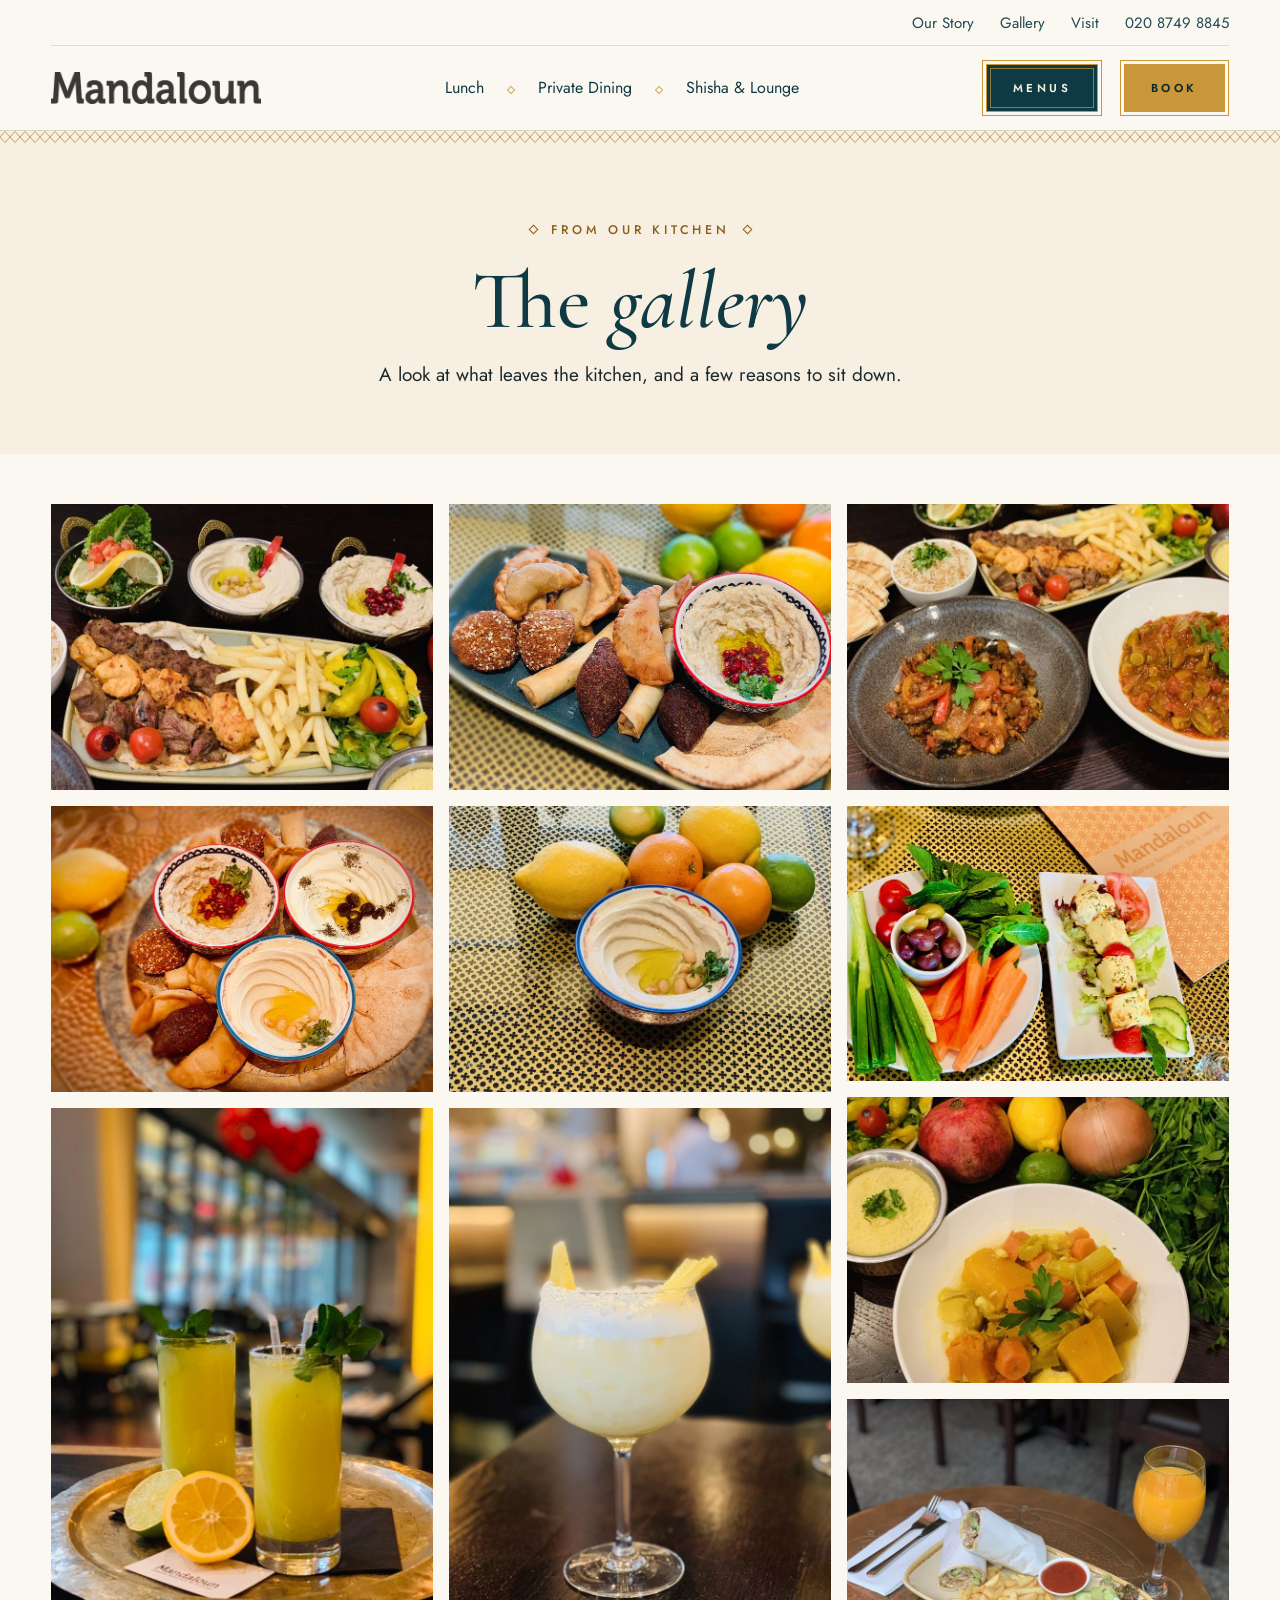
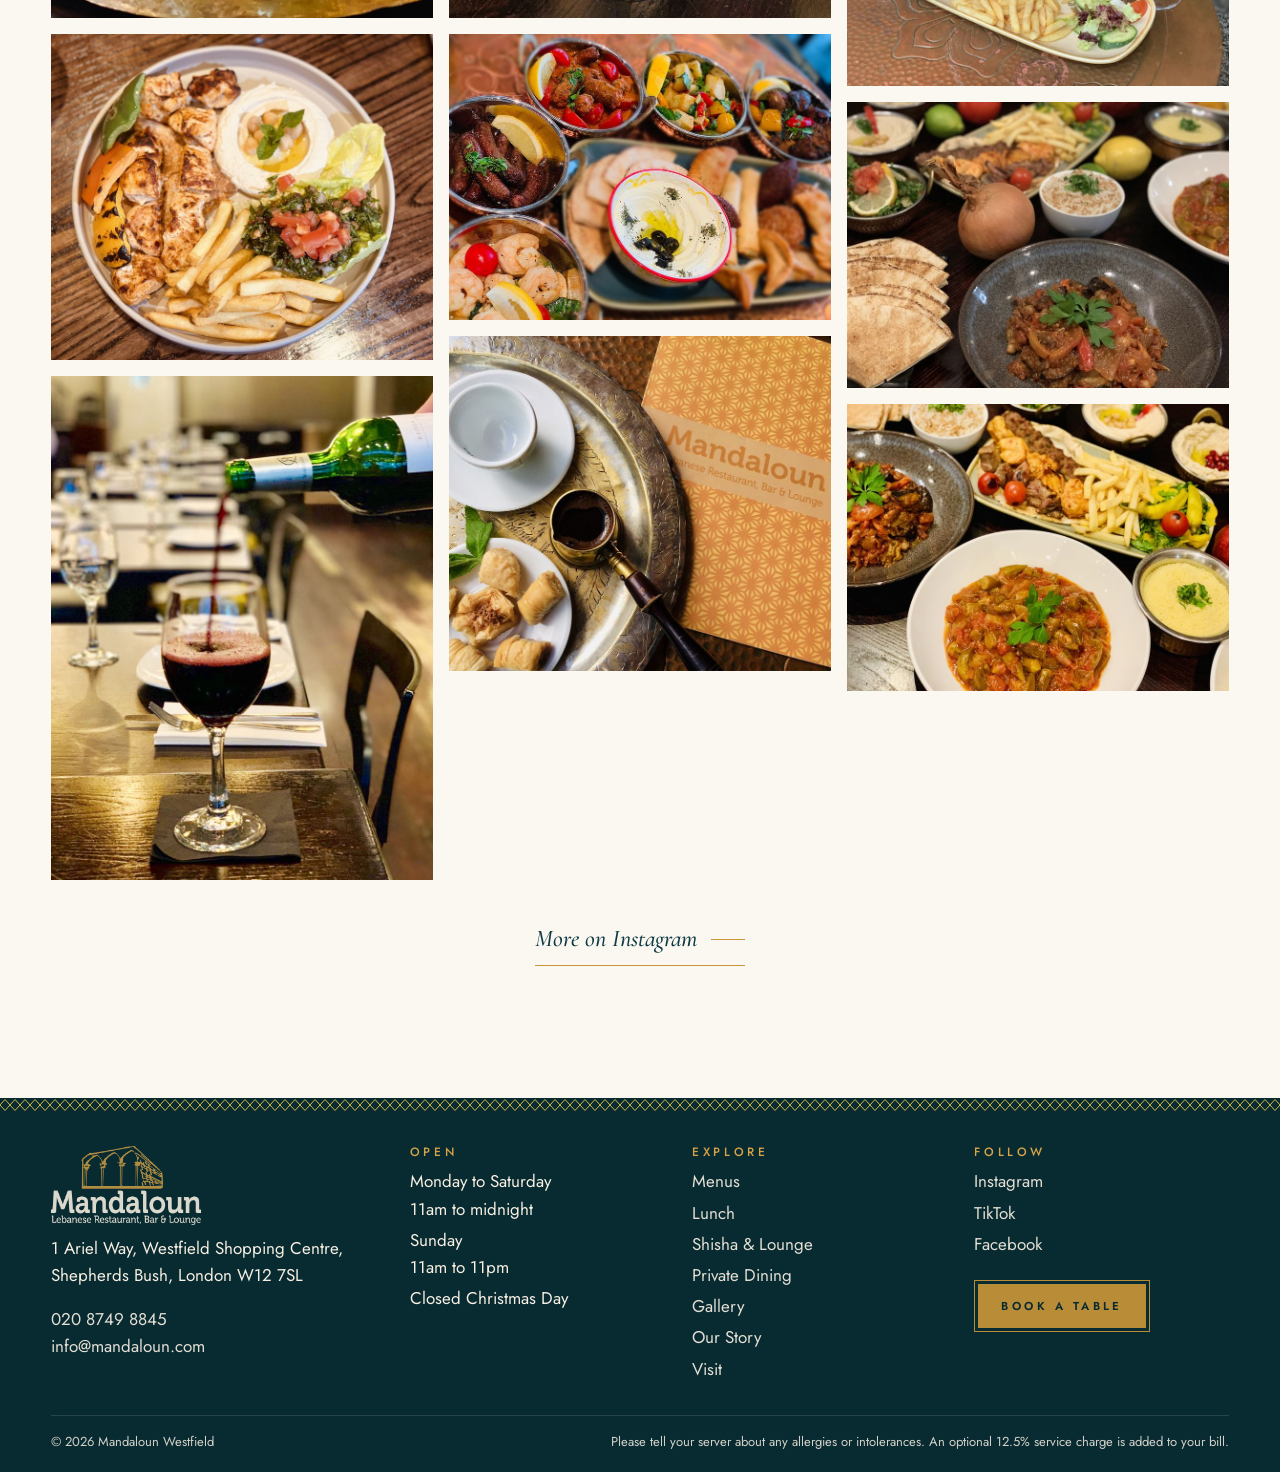
==== site/gallery.html @ 2b50c694 "Connect to Wix Headless; wire private events enquiry to a Wix form Move pages into site/, add wix.co" ====
<!doctype html>
<html lang="en-GB">
<head>
<meta charset="utf-8">
<meta name="viewport" content="width=device-width, initial-scale=1">
<title>Gallery | Mandaloun Westfield</title>
<meta name="description" content="Mezze, grills, Lebanese coffee and more from the Mandaloun Westfield kitchen.">
<meta name="theme-color" content="#0E3A43">
<meta property="og:type" content="website">
<meta property="og:site_name" content="Mandaloun Westfield">
<meta property="og:title" content="Gallery | Mandaloun Westfield">
<meta property="og:description" content="Mezze, grills, Lebanese coffee and more from the Mandaloun Westfield kitchen.">
<meta property="og:image" content="assets/img/mezze-trio.jpg">
<meta name="twitter:card" content="summary_large_image">
<link rel="icon" href="assets/favicon.png" type="image/png">
<link rel="apple-touch-icon" href="assets/apple-touch-icon.png">
<link rel="preload" href="assets/fonts/cormorant-garamond-latin-500-normal.woff2" as="font" type="font/woff2" crossorigin>
<link rel="preload" href="assets/fonts/jost-latin-400-normal.woff2" as="font" type="font/woff2" crossorigin>
<link rel="stylesheet" href="assets/css/style.css">
<script>document.documentElement.className+=" js";</script>

</head>
<body class="">
<a class="skip" href="#main">Skip to content</a>
<header class="site-header">
  <div class="util"><a href="our-story.html">Our Story</a><a href="gallery.html">Gallery</a><a href="visit.html">Visit</a><a href="tel:+442087498845">020 8749 8845</a></div>
  <div class="navrow">
    <a class="brand" href="index.html" aria-label="Mandaloun Westfield, home"><img class="w-dark" src="assets/img/logo-wordmark-dark.png" alt="Mandaloun" width="210" height="32"><img class="w-light" src="assets/img/logo-wordmark-light.png" alt="" width="210" height="32"></a>
    <ul class="mainnav"><li><a href="menus.html#lunch">Lunch</a></li><li><a href="private-events.html">Private Dining</a></li><li><a href="menus.html#shisha">Shisha &amp; Lounge</a></li></ul>
    <div class="navbtns"><a class="btn sm" href="menus.html">Menus</a><a class="btn sm gold" href="#" data-book>Book</a></div>
    <button class="burger" aria-label="Open menu" aria-expanded="false"><span></span><span></span></button>
  </div>
</header>
<div class="mpanel" id="mpanel" role="dialog" aria-label="Menu">
  <div class="top"><img src="assets/img/logo-wordmark-light.png" alt="Mandaloun"><button class="close" aria-label="Close menu">&times;</button></div>
  <nav><a href="menus.html">Menus</a><a href="menus.html#lunch">Lunch</a><a href="private-events.html">Private Dining</a><a href="menus.html#shisha">Shisha &amp; Lounge</a><a href="gallery.html">Gallery</a><a href="our-story.html">Our Story</a><a href="visit.html">Visit</a></nav>
  <div class="mbtns"><a class="btn gold" href="#" data-book>Book a table</a><a class="btn" href="tel:+442087498845">Call 020 8749 8845</a></div>
</div>
<main id="main">

<section class="page-hero"><div class="band" aria-hidden="true"></div>
  <div class="wrap"><p class="eyebrow">From our kitchen</p><h1>The <em>gallery</em></h1><p class="lead">A look at what leaves the kitchen, and a few reasons to sit down.</p></div>
</section>
<section class="pad" style="padding-top:50px"><div class="wrap"><div class="masonry"><a href="assets/img/hero.jpg" data-lb aria-label="Open photo: Mixed grill, chips and a spread of Lebanese mezze on a dark wooden table"><img src="assets/img/hero-sm.jpg" width="800" height="600" alt="Mixed grill, chips and a spread of Lebanese mezze on a dark wooden table" loading="lazy" decoding="async"></a><a href="assets/img/mezze-trio.jpg" data-lb aria-label="Open photo: Three bowls of houmous with falafel, kebbeh and pastries on a brass tray"><img src="assets/img/mezze-trio-sm.jpg" width="800" height="599" alt="Three bowls of houmous with falafel, kebbeh and pastries on a brass tray" loading="lazy" decoding="async"></a><a href="assets/img/lemonade.jpg" data-lb aria-label="Open photo: Two tall glasses of fresh juice with mint, served on a brass tray"><img src="assets/img/lemonade-sm.jpg" width="800" height="1067" alt="Two tall glasses of fresh juice with mint, served on a brass tray" loading="lazy" decoding="async"></a><a href="assets/img/taouk.jpg" data-lb aria-label="Open photo: Grilled chicken with houmous, tabbouleh and chips"><img src="assets/img/taouk-sm.jpg" width="800" height="684" alt="Grilled chicken with houmous, tabbouleh and chips" loading="lazy" decoding="async"></a><a href="assets/img/wine.jpg" data-lb aria-label="Open photo: Red wine poured into a glass in the dining room"><img src="assets/img/wine-sm.jpg" width="800" height="1056" alt="Red wine poured into a glass in the dining room" loading="lazy" decoding="async"></a><a href="assets/img/pastry.jpg" data-lb aria-label="Open photo: Kebbeh, sambousek and spring rolls beside baba ghanouj"><img src="assets/img/pastry-sm.jpg" width="800" height="599" alt="Kebbeh, sambousek and spring rolls beside baba ghanouj" loading="lazy" decoding="async"></a><a href="assets/img/hummus.jpg" data-lb aria-label="Open photo: Houmous in a hand-painted bowl with citrus fruit"><img src="assets/img/hummus-sm.jpg" width="800" height="600" alt="Houmous in a hand-painted bowl with citrus fruit" loading="lazy" decoding="async"></a><a href="assets/img/frozen-lemon.jpg" data-lb aria-label="Open photo: A frosted lemon drink in a stemmed glass"><img src="assets/img/frozen-lemon-sm.jpg" width="800" height="1067" alt="A frosted lemon drink in a stemmed glass" loading="lazy" decoding="async"></a><a href="assets/img/mezze-spread.jpg" data-lb aria-label="Open photo: Copper bowls of mezze with labneh, prawns and pastries"><img src="assets/img/mezze-spread-sm.jpg" width="800" height="599" alt="Copper bowls of mezze with labneh, prawns and pastries" loading="lazy" decoding="async"></a><a href="assets/img/coffee.jpg" data-lb aria-label="Open photo: Lebanese coffee in a cezve with baklawa on a brass tray"><img src="assets/img/coffee-sm.jpg" width="800" height="703" alt="Lebanese coffee in a cezve with baklawa on a brass tray" loading="lazy" decoding="async"></a><a href="assets/img/table-b.jpg" data-lb aria-label="Open photo: A table of mezze, grills and stews"><img src="assets/img/table-b-sm.jpg" width="800" height="600" alt="A table of mezze, grills and stews" loading="lazy" decoding="async"></a><a href="assets/img/halloumi.jpg" data-lb aria-label="Open photo: Crudités and a grilled halloumi skewer"><img src="assets/img/halloumi-sm.jpg" width="800" height="575" alt="Crudités and a grilled halloumi skewer" loading="lazy" decoding="async"></a><a href="assets/img/couscous.jpg" data-lb aria-label="Open photo: Vegetable couscous with herbs, pomegranate and lemon"><img src="assets/img/couscous-sm.jpg" width="800" height="600" alt="Vegetable couscous with herbs, pomegranate and lemon" loading="lazy" decoding="async"></a><a href="assets/img/wrap.jpg" data-lb aria-label="Open photo: A shawarma wrap with chips, salad and orange juice"><img src="assets/img/wrap-sm.jpg" width="800" height="600" alt="A shawarma wrap with chips, salad and orange juice" loading="lazy" decoding="async"></a><a href="assets/img/table-a.jpg" data-lb aria-label="Open photo: A table laid with okra stew, mixed grill, rice, dips and Lebanese bread"><img src="assets/img/table-a-sm.jpg" width="800" height="600" alt="A table laid with okra stew, mixed grill, rice, dips and Lebanese bread" loading="lazy" decoding="async"></a><a href="assets/img/okra.jpg" data-lb aria-label="Open photo: Okra stew with rice, mixed grill and dips"><img src="assets/img/okra-sm.jpg" width="800" height="600" alt="Okra stew with rice, mixed grill and dips" loading="lazy" decoding="async"></a></div>
  <p class="center" style="margin-top:40px"><a class="textlink" href="https://www.instagram.com/mandalounuk" target="_blank" rel="noopener">More on Instagram</a></p></div></section>
<div class="lb" id="lb" role="dialog" aria-label="Photo viewer"><button class="x" aria-label="Close">&times;</button><button class="pv" aria-label="Previous">&lsaquo;</button><img alt=""><button class="nx" aria-label="Next">&rsaquo;</button><div class="cap"></div></div>
</main>
<footer class="site-footer">
  <div class="pat" aria-hidden="true"></div>
  <div class="wrap">
    <div class="foot-grid">
      <div>
        <img src="assets/img/logo-lockup-light.png" alt="Mandaloun, Lebanese Restaurant, Bar &amp; Lounge" width="220" height="116" loading="lazy">
        <p>1 Ariel Way, Westfield Shopping Centre,<br>Shepherds Bush, London W12 7SL</p>
        <p><a href="tel:+442087498845">020 8749 8845</a><br><a href="mailto:info@mandaloun.com">info@mandaloun.com</a></p>
      </div>
      <div>
        <h4>Open</h4>
        <ul><li>Monday to Saturday<br>11am to midnight</li><li>Sunday<br>11am to 11pm</li><li>Closed Christmas Day</li></ul>
      </div>
      <div>
        <h4>Explore</h4>
        <ul><li><a href="menus.html">Menus</a></li><li><a href="menus.html#lunch">Lunch</a></li><li><a href="menus.html#shisha">Shisha &amp; Lounge</a></li><li><a href="private-events.html">Private Dining</a></li><li><a href="gallery.html">Gallery</a></li><li><a href="our-story.html">Our Story</a></li><li><a href="visit.html">Visit</a></li></ul>
      </div>
      <div>
        <h4>Follow</h4>
        <ul><li><a href="https://www.instagram.com/mandalounuk" rel="noopener" target="_blank">Instagram</a></li><li><a href="https://www.tiktok.com/@mandalounwestfield" rel="noopener" target="_blank">TikTok</a></li><li><a href="https://www.facebook.com/mandalounuk" rel="noopener" target="_blank">Facebook</a></li></ul>
        <p style="margin-top:22px"><a class="btn sm gold" href="#" data-book>Book a table</a></p>
      </div>
    </div>
    <div class="foot-bottom">
      <span>&copy; 2026 Mandaloun Westfield</span>
      <span>Please tell your server about any allergies or intolerances. An optional 12.5% service charge is added to your bill.</span>
    </div>
  </div>
</footer>
<script src="assets/js/main.js" defer></script>
</body>
</html>
---- site/assets/css/style.css ----
/* Mandaloun Redo: design language inspired by classic London brasserie sites.
   Own palette, own pattern, own copy. */

@font-face{font-family:"Cormorant Garamond";font-style:normal;font-weight:500;font-display:swap;src:url(../fonts/cormorant-garamond-latin-500-normal.woff2) format("woff2")}
@font-face{font-family:"Cormorant Garamond";font-style:normal;font-weight:600;font-display:swap;src:url(../fonts/cormorant-garamond-latin-600-normal.woff2) format("woff2")}
@font-face{font-family:"Cormorant Garamond";font-style:italic;font-weight:500;font-display:swap;src:url(../fonts/cormorant-garamond-latin-500-italic.woff2) format("woff2")}
@font-face{font-family:"Cormorant Garamond";font-style:italic;font-weight:600;font-display:swap;src:url(../fonts/cormorant-garamond-latin-600-italic.woff2) format("woff2")}
@font-face{font-family:"Jost";font-style:normal;font-weight:400;font-display:swap;src:url(../fonts/jost-latin-400-normal.woff2) format("woff2")}
@font-face{font-family:"Jost";font-style:normal;font-weight:500;font-display:swap;src:url(../fonts/jost-latin-500-normal.woff2) format("woff2")}
@font-face{font-family:"Jost";font-style:normal;font-weight:600;font-display:swap;src:url(../fonts/jost-latin-600-normal.woff2) format("woff2")}

:root{
  --teal:#0E3A43; --teal-2:#14505B; --teal-deep:#082A31;
  --gold:#C99639; --gold-light:#D8A448; --gold-deep:#8C5F16;
  --cream:#F6EFE2; --paper:#FBF8F1; --white:#fff;
  --ink:#1D2A2D; --muted:#56666A;
  --serif:"Cormorant Garamond",Georgia,"Times New Roman",serif;
  --sans:"Jost","Helvetica Neue",Arial,sans-serif;
  --wrap:1320px; --gut:clamp(20px,4vw,56px);
  --util-h:46px; --nav-h:84px;
}
*,*::before,*::after{box-sizing:border-box}
html{scroll-behavior:smooth;-webkit-text-size-adjust:100%}
body{margin:0;background:var(--paper);color:var(--ink);font-family:var(--sans);font-size:17px;line-height:1.6;-webkit-font-smoothing:antialiased}
img{max-width:100%;display:block}
a{color:inherit}
h1,h2,h3,h4{font-family:var(--serif);font-weight:500;line-height:1.05;margin:0;color:var(--teal)}
p{margin:0 0 1em}
em{font-style:italic}
.skip{position:absolute;left:-999px;top:0;background:var(--gold);color:var(--teal-deep);padding:10px 16px;z-index:999}
.skip:focus{left:10px;top:10px}
:focus-visible{outline:2px solid var(--gold-deep);outline-offset:3px}
.wrap{max-width:var(--wrap);margin:0 auto;padding:0 var(--gut)}
.center{text-align:center}

/* ---------- ornaments ---------- */
.eyebrow{font-family:var(--sans);font-weight:500;font-size:12.5px;letter-spacing:.3em;text-transform:uppercase;color:var(--gold-deep);display:flex;align-items:center;justify-content:center;gap:14px;margin:0 0 18px}
.eyebrow::before,.eyebrow::after{content:"";width:7px;height:7px;border:1px solid currentColor;transform:rotate(45deg);flex:none}
.eyebrow.left{justify-content:flex-start}
.eyebrow.left::before{display:none}
.on-dark .eyebrow{color:var(--gold-light)}
.band{height:14px;background:url(../band.svg) repeat-x center;background-size:20px 14px;opacity:.85}
.band-rule{display:flex;align-items:center;gap:22px;margin:0 0 36px}
.band-rule::before,.band-rule::after{content:"";height:14px;flex:1;background:url(../band.svg) repeat-x center;background-size:20px 14px;opacity:.8}
.band-rule span{font-weight:500;font-size:13px;letter-spacing:.34em;text-transform:uppercase;color:var(--gold-deep);white-space:nowrap}
.frame{position:absolute;inset:14px;border:32px solid transparent;border-image:url(../frame.svg) 32 stretch;pointer-events:none;z-index:2}
.frame.ink{border-image-source:url(../frame-ink.svg)}
.frame.tight{inset:8px;border-width:28px}

/* ---------- buttons (double outline) ---------- */
.btn{position:relative;display:inline-flex;align-items:center;justify-content:center;padding:17px 34px;background:var(--teal);color:var(--cream);font-family:var(--sans);font-weight:600;font-size:12.5px;letter-spacing:.3em;text-transform:uppercase;text-decoration:none;border:1px solid var(--gold);outline:1px solid var(--gold);outline-offset:3px;transition:background .25s,color .25s;cursor:pointer;margin:4px}
.btn::before{content:"";position:absolute;inset:3px;border:1px solid var(--gold);opacity:.7;pointer-events:none}
.btn:hover{background:var(--teal-2);color:#fff}
.btn.gold{background:var(--gold);color:var(--teal-deep)}
.btn.gold:hover{background:var(--gold-light)}
.btn.ghost{background:transparent;color:var(--teal)}
.btn.ghost:hover{background:rgba(14,58,67,.07)}
.on-dark .btn.ghost{color:var(--cream)}
.btn.sm{padding:12px 22px;font-size:11.5px}
.textlink{font-family:var(--serif);font-style:italic;font-weight:500;font-size:24px;color:var(--teal);text-decoration:none;display:inline-flex;align-items:center;gap:14px;border-bottom:1px solid var(--gold);padding-bottom:6px}
.textlink::after{content:"";width:34px;height:1px;background:var(--gold);position:relative;box-shadow:0 0 0 0 transparent}
.textlink:hover{color:var(--gold-deep)}
.on-dark .textlink{color:var(--cream)}

/* ---------- header ---------- */
.site-header{position:fixed;inset:0 0 auto 0;z-index:50;background:rgba(251,248,241,.97);color:var(--teal);box-shadow:0 1px 0 rgba(14,58,67,.14);transition:background .3s,color .3s,box-shadow .3s}
.util{height:var(--util-h);border-bottom:1px solid rgba(14,58,67,.14);margin:0 var(--gut);display:flex;justify-content:flex-end;align-items:center;gap:26px;font-size:15px;transition:height .3s,opacity .3s}
.util a{text-decoration:none;opacity:.92}
.util a:hover{opacity:1;text-decoration:underline;text-decoration-color:var(--gold);text-underline-offset:5px}
.navrow{height:var(--nav-h);margin:0 var(--gut);display:flex;align-items:center;gap:36px}
.brand{display:block;flex:none}
.brand img{height:32px;width:auto}
.brand .w-light{display:none}
.mainnav{display:flex;align-items:center;gap:22px;margin:0 auto;padding:0;list-style:none;font-size:16px}
.mainnav a{text-decoration:none;position:relative;padding:6px 2px}
.mainnav a:hover{text-decoration:underline;text-decoration-color:var(--gold);text-underline-offset:6px}
.mainnav li+li::before{content:"";display:inline-block;width:6px;height:6px;border:1px solid var(--gold);transform:rotate(45deg);margin-right:22px;vertical-align:middle;opacity:.8}
.navbtns{display:flex;gap:18px;flex:none}
.navbtns .btn{padding:14px 26px;margin:4px}
.burger{display:none;background:none;border:0;padding:10px;margin-left:auto;cursor:pointer;color:inherit}
.burger span{display:block;width:26px;height:1.5px;background:currentColor;margin:6px 0;transition:.25s}
.on-hero .site-header{background:linear-gradient(180deg,rgba(6,28,33,.62),rgba(6,28,33,0));color:var(--cream);box-shadow:none}
.on-hero .site-header .util{border-bottom-color:rgba(246,239,226,.28)}
.on-hero .site-header .brand .w-dark{display:none}
.on-hero .site-header .brand .w-light{display:block}
.on-hero .site-header .btn{background:rgba(8,42,49,.72)}
.on-hero .site-header .btn.gold,.scrolled.on-hero .site-header .btn.gold{background:var(--gold);color:var(--teal-deep)}
.scrolled .util{height:0;opacity:0;overflow:hidden;border:0}
.scrolled.on-hero .site-header{background:rgba(251,248,241,.97);color:var(--teal);box-shadow:0 1px 0 rgba(14,58,67,.14)}
.scrolled.on-hero .site-header .brand .w-dark{display:block}
.scrolled.on-hero .site-header .brand .w-light{display:none}
.scrolled.on-hero .site-header .btn{background:var(--teal)}
body{padding-top:calc(var(--util-h) + var(--nav-h))}
body.on-hero{padding-top:0}

/* mobile panel */
.mpanel{position:fixed;inset:0;z-index:60;background:var(--teal-deep);color:var(--cream);display:none;flex-direction:column;padding:26px var(--gut) 40px;overflow:auto}
.mpanel.open{display:flex}
.mpanel .top{display:flex;justify-content:space-between;align-items:center;margin-bottom:34px}
.mpanel .top img{height:30px}
.mpanel .close{background:none;border:0;color:var(--cream);font-size:38px;line-height:1;cursor:pointer;padding:6px 10px}
.mpanel nav{display:flex;flex-direction:column;gap:6px}
.mpanel nav a{font-family:var(--serif);font-size:38px;text-decoration:none;padding:8px 0;border-bottom:1px solid rgba(246,239,226,.14)}
.mpanel .mbtns{margin-top:34px;display:flex;flex-direction:column;gap:14px}
.mpanel .btn{width:100%}

/* ---------- hero ---------- */
.hero{position:relative;min-height:100svh;display:flex;align-items:center;justify-content:center;text-align:center;color:var(--cream);background:var(--teal-deep);overflow:hidden}
.hero>img.bg{position:absolute;inset:0;width:100%;height:100%;object-fit:cover;object-position:50% 58%}
.hero::after{content:"";position:absolute;inset:0;background:linear-gradient(180deg,rgba(6,28,33,.72) 0%,rgba(6,28,33,.6) 45%,rgba(6,28,33,.78) 100%)}
.hero .frame{inset:calc(var(--util-h) + var(--nav-h) + 6px) 16px 16px 16px}
.hero-inner{position:relative;z-index:3;padding:170px var(--gut) 190px;max-width:1000px}
.hero h1{color:var(--cream);font-size:clamp(46px,7vw,98px);margin:0 0 22px;font-weight:500}
.hero h1 em{color:var(--gold-light)}
.hero .sub{font-size:clamp(17px,1.6vw,21px);max-width:620px;margin:0 auto 34px;color:rgba(246,239,226,.95)}
.hero .eyebrow{color:var(--gold-light)}
.reserve{position:absolute;z-index:4;left:50%;transform:translateX(-50%);bottom:34px;width:min(1180px,calc(100% - 2*var(--gut)))}
.reserve .tabs{display:flex}
.reserve .tab{font-family:var(--serif);font-size:20px;padding:12px 28px;background:rgba(8,42,49,.92);color:var(--cream);border:0;cursor:pointer}
.reserve .tab[aria-selected=true]{background:var(--paper);color:var(--teal);font-style:italic}
.reserve .panel{background:var(--paper);color:var(--ink);display:none;align-items:center;justify-content:space-between;gap:24px;padding:16px 22px 16px 30px;text-align:left}
.reserve .panel.on{display:flex}
.reserve .panel .info{display:flex;flex-wrap:wrap;gap:8px 40px;align-items:center}
.reserve .panel strong{font-family:var(--serif);font-size:24px;font-weight:600;color:var(--teal)}
.reserve .panel span.s{color:var(--muted);font-size:16px}
.openpill{display:inline-flex;align-items:center;gap:8px;font-size:14px;letter-spacing:.06em;color:var(--teal)}
.openpill i{width:9px;height:9px;border-radius:50%;background:#2F8F5B;display:inline-block}
.openpill.closed i{background:#B5523B}

/* ---------- sections ---------- */
section{position:relative}
.pad{padding:clamp(72px,9vw,128px) 0}
.bg-teal{background:var(--teal);color:var(--cream)}
.bg-teal h2,.bg-teal h3{color:var(--cream)}
.bg-teal h2 em{color:var(--gold-light)}
.bg-cream{background:var(--cream)}
.lead{font-size:19px;max-width:620px}
h2.big{font-size:clamp(40px,5vw,68px)}
h2 em,h1 em{font-style:italic;font-weight:500}

/* menus discover */
.discover{display:grid;grid-template-columns:minmax(320px,.78fr) 1.22fr;gap:clamp(30px,5vw,80px);align-items:center}
.discover .left{text-align:center}
.discover h2{font-size:clamp(40px,4.4vw,62px);margin-bottom:12px}
.slider{position:relative;max-width:440px;margin:34px auto 0}
.slide{display:none}
.slide.on{display:block}
.slide .ph{position:relative;aspect-ratio:4/5;overflow:hidden;background:var(--teal)}
.slide .ph img{width:100%;height:100%;object-fit:cover}
.slide .ph.pat{display:flex;align-items:center;justify-content:center;background:var(--teal) url(../star.svg);background-size:44px}
.slide .ph.pat span{font-family:var(--serif);font-size:44px;color:var(--gold-light);font-style:italic}
.slide .ph::before,.slide .ph::after{content:"";position:absolute;width:34px;height:34px;background:var(--paper);border-radius:50%;z-index:2}
.slide .ph::before{left:-17px;top:-17px}
.slide .ph::after{right:-17px;bottom:-17px}
.slide h3{font-size:30px;margin:22px 0 6px}
.slide p{color:var(--muted);margin:0}
.arrows{display:flex;justify-content:center;gap:12px;margin:26px 0 8px}
.arrow{width:46px;height:46px;border:0;background:none;position:relative;cursor:pointer;color:var(--teal);font-size:22px}
.arrow::before{content:"";position:absolute;inset:7px;border:1px solid var(--gold);transform:rotate(45deg)}
.arrow span{position:relative}
.discover .right{position:relative}
.discover .right img{width:100%;aspect-ratio:4/4.4;object-fit:cover}

/* split */
.split{display:grid;grid-template-columns:1fr 1fr;gap:0;align-items:stretch}
.split .media{position:relative;min-height:520px;overflow:hidden}
.split .media img{position:absolute;inset:0;width:100%;height:100%;object-fit:cover}
.split .copy{padding:clamp(48px,6vw,96px) clamp(28px,6vw,96px);display:flex;flex-direction:column;justify-content:center;position:relative}
.split .copy h2{font-size:clamp(38px,4.4vw,62px);margin-bottom:22px}
.split .copy p{max-width:540px}
.price-tag{font-family:var(--serif);font-size:30px;font-style:italic;color:var(--gold-deep);margin:0 0 18px}
.bg-teal .price-tag{color:var(--gold-light)}
.split.rev .media{order:2}

/* story band */
.story{background:var(--teal) url(../star.svg);background-size:44px;color:var(--cream);text-align:center}
.story .box{position:relative;max-width:980px;margin:0 auto;padding:clamp(70px,8vw,120px) clamp(36px,7vw,110px);background:var(--teal)}
.story h2{font-size:clamp(40px,5.2vw,74px);color:var(--cream);margin-bottom:26px}
.story h2 em{color:var(--gold-light)}
.story p{font-size:20px;max-width:700px;margin:0 auto 1.2em}

/* day to night */
.trio{display:grid;grid-template-columns:repeat(3,1fr);gap:clamp(18px,2.4vw,34px);margin-top:54px}
.tile{position:relative;display:block;text-decoration:none;color:var(--cream);aspect-ratio:3/4;overflow:hidden;background:var(--teal)}
.tile img{position:absolute;inset:0;width:100%;height:100%;object-fit:cover;transition:transform .8s ease}
.tile:hover img{transform:scale(1.04)}
.tile::after{content:"";position:absolute;inset:0;background:linear-gradient(180deg,rgba(6,28,33,0) 25%,rgba(6,28,33,.92) 100%)}
.tile .cap{position:absolute;z-index:3;left:0;right:0;bottom:0;padding:30px;text-align:center}
.tile h3{color:var(--cream);font-size:40px;margin-bottom:6px}
.tile p{margin:0;font-size:16px;opacity:.95}
.tile .t{display:block;font-size:12px;letter-spacing:.3em;text-transform:uppercase;color:var(--gold-light);margin-bottom:8px}

/* quotes */
.quotes{display:grid;grid-template-columns:repeat(3,1fr);gap:clamp(22px,3vw,48px);margin-top:48px}
.quote{text-align:center;padding:0 10px}
.quote q{quotes:none;font-family:var(--serif);font-size:27px;line-height:1.25;color:var(--teal);display:block;font-style:italic}
.quote cite{display:block;margin-top:18px;font-style:normal;font-size:12.5px;letter-spacing:.28em;text-transform:uppercase;color:var(--gold-deep)}

/* visit strip */
.visit{display:grid;grid-template-columns:1fr 1.1fr;gap:clamp(30px,5vw,80px);align-items:center}
.visit h2{font-size:clamp(38px,4.4vw,62px);margin-bottom:26px}
.hours{list-style:none;margin:0 0 26px;padding:0}
.hours li{display:flex;justify-content:space-between;gap:20px;border-bottom:1px solid rgba(14,58,67,.14);padding:10px 0}
.hours li b{font-weight:500}
.map{position:relative;aspect-ratio:4/3;background:var(--cream)}
.map iframe{position:absolute;inset:0;width:100%;height:100%;border:0;filter:saturate(.75) contrast(1.02)}
.addr{font-size:19px;margin:0 0 6px}
.contact-list{margin:0 0 28px;padding:0;list-style:none}
.contact-list li{margin:2px 0}
.contact-list a{text-decoration:none;border-bottom:1px solid var(--gold)}

/* ---------- footer ---------- */
.site-footer{background:var(--teal-deep);color:var(--cream);padding:48px 0 20px;position:relative}
.site-footer .pat{position:absolute;left:0;right:0;top:0;height:14px;background:url(../band.svg) repeat-x;background-size:20px 14px;opacity:.9;filter:brightness(1.6)}
.foot-grid{display:grid;grid-template-columns:1.3fr 1fr 1fr 1fr;gap:28px}
.foot-grid img{width:150px;height:auto;margin-bottom:10px}
.foot-grid h4{font-family:var(--sans);font-size:12px;letter-spacing:.3em;text-transform:uppercase;color:var(--gold-light);font-weight:500;margin-bottom:10px}
.foot-grid ul{list-style:none;padding:0;margin:0}
.foot-grid li{margin:4px 0}
.foot-grid a{text-decoration:none;opacity:.92}
.foot-grid a:hover{opacity:1;text-decoration:underline;text-decoration-color:var(--gold);text-underline-offset:5px}
.foot-bottom{margin-top:28px;padding-top:16px;border-top:1px solid rgba(246,239,226,.16);display:flex;flex-wrap:nowrap;justify-content:space-between;gap:8px 30px;font-size:13px;opacity:.85}
@media (max-width:1100px){.foot-bottom{flex-wrap:wrap}}

/* ---------- page heroes ---------- */
.page-hero{position:relative;text-align:center;padding:clamp(56px,7vw,100px) 0 clamp(40px,5vw,70px);background:var(--cream)}
.page-hero h1{font-size:clamp(46px,6.4vw,92px);margin-bottom:16px}
.page-hero .lead{margin:0 auto;color:var(--ink)}
.page-hero .band{margin-bottom:0;position:absolute;left:0;right:0;top:0}

/* ---------- menus page ---------- */
.menus-wrap{display:grid;grid-template-columns:300px 1fr;gap:clamp(30px,4vw,72px);padding:48px 0 110px;align-items:start}
.menu-nav{position:sticky;top:calc(var(--nav-h) + 24px)}
.menu-nav h2{font-size:38px;margin-bottom:20px}
.menu-nav ul{list-style:none;margin:0;padding:0}
.menu-nav li a{display:flex;align-items:center;gap:14px;padding:11px 0;font-family:var(--serif);font-size:25px;text-decoration:none;color:var(--muted);border-bottom:1px solid rgba(14,58,67,.12)}
.menu-nav li a::before{content:"";width:7px;height:7px;border:1px solid var(--gold);transform:rotate(45deg);flex:none}
.menu-nav li a[aria-current=true]{color:var(--teal);font-weight:600}
.menu-nav li a[aria-current=true]::before{background:var(--gold)}
.menu-nav .btn{margin-top:26px;width:100%}
.js .mpanel-menu{display:none}
.js .mpanel-menu.on{display:block}
.mpanel-menu+.mpanel-menu{margin-top:80px}
.js .mpanel-menu+.mpanel-menu{margin-top:0}
.menu-hero{display:grid;grid-template-columns:1fr 1fr;min-height:340px;margin-bottom:54px;background:var(--teal);position:relative}
.menu-hero .txt{position:relative;padding:48px 40px;color:var(--cream);display:flex;flex-direction:column;align-items:center;justify-content:center;text-align:center;background:var(--teal) url(../star.svg);background-size:44px}
.menu-hero .txt h2{color:var(--cream);font-size:clamp(40px,4vw,56px);margin-bottom:10px}
.menu-hero .txt p{margin:0 0 18px;max-width:380px;color:rgba(246,239,226,.92)}
.menu-hero .txt .eyebrow{color:var(--gold-light);margin-bottom:12px}
.menu-hero .ph img{width:100%;height:100%;object-fit:cover;min-height:340px}
.menu-hero.nophoto{grid-template-columns:1fr}
.menu-hero .txt .frame{inset:14px}
.msec{margin-bottom:56px}
.msec .sub{text-align:center;color:var(--muted);margin:-18px 0 26px;font-style:italic;font-family:var(--serif);font-size:21px}
.dishes{display:grid;grid-template-columns:repeat(3,1fr);gap:14px}
.dish{background:#fff;padding:22px 20px 20px;text-align:center;display:flex;flex-direction:column;justify-content:flex-start;min-height:132px}
.dish h3{font-size:24px;font-weight:600;line-height:1.12;margin-bottom:8px}
.dish .d{font-size:15.5px;line-height:1.5;color:#3c4a4d;margin:0 0 10px}
.dish .k{font-size:12px;letter-spacing:.12em;color:var(--gold-deep);margin-left:6px;font-family:var(--sans);font-weight:500;vertical-align:middle}
.dish .p{margin-top:auto;font-family:var(--serif);font-weight:600;font-size:22px;color:var(--teal)}
.dish.noprice .p{display:none}
.dishes.compact .dish{min-height:0;padding:16px 14px}
.legend{margin-top:26px;padding:18px 22px;background:var(--cream);font-size:14.5px;color:var(--ink)}
.legend b{font-weight:600}
.note{font-size:14.5px;color:var(--muted);margin-top:16px}

/* ---------- events ---------- */
.figures{display:grid;grid-template-columns:repeat(3,1fr);gap:clamp(14px,2vw,30px);margin:0 0 70px;text-align:center}
.figure{padding:34px 10px;border-top:1px solid var(--gold);border-bottom:1px solid var(--gold)}
.figure b{display:block;font-family:var(--serif);font-weight:500;font-size:clamp(54px,6vw,84px);color:var(--teal);line-height:1}
.figure span{font-size:12.5px;letter-spacing:.28em;text-transform:uppercase;color:var(--gold-deep)}
.pkgs{display:grid;grid-template-columns:repeat(3,1fr);gap:clamp(18px,2.4vw,34px)}
.pkg{background:#fff;display:flex;flex-direction:column}
.pkg .ph{aspect-ratio:4/3;overflow:hidden}
.pkg .ph img{width:100%;height:100%;object-fit:cover}
.pkg .in{padding:30px 28px 34px;text-align:center;display:flex;flex-direction:column;flex:1}
.pkg h3{font-size:34px;margin-bottom:12px}
.pkg p{color:#3c4a4d}
.pkg .btn{align-self:center;margin-top:auto}
.steps{display:grid;grid-template-columns:repeat(3,1fr);gap:clamp(18px,3vw,50px);margin-top:46px;counter-reset:s}
.step{text-align:center;padding:0 10px}
.step::before{counter-increment:s;content:counter(s);display:grid;place-items:center;width:58px;height:58px;margin:0 auto 18px;font-family:var(--serif);font-size:30px;color:var(--gold-light);border:1px solid var(--gold);transform:rotate(45deg)}
.step::before{transform:none;border-radius:50%}
.step h3{color:var(--cream);font-size:30px;margin-bottom:8px}
.step p{opacity:.92}
.formgrid{display:grid;grid-template-columns:1fr 1fr;gap:18px 22px}
.formgrid .full{grid-column:1/-1}
label{display:block;font-size:12.5px;letter-spacing:.22em;text-transform:uppercase;color:var(--gold-deep);margin-bottom:8px;font-weight:500}
input,select,textarea{width:100%;font:inherit;font-size:17px;padding:14px 16px;border:1px solid rgba(14,58,67,.28);background:#fff;color:var(--ink);border-radius:0}
textarea{min-height:130px;resize:vertical}
input:focus,select:focus,textarea:focus{outline:2px solid var(--gold);outline-offset:0;border-color:var(--gold)}
.formnote{font-size:14.5px;color:var(--muted);margin-top:12px}
.formbox{background:var(--cream);padding:clamp(28px,4vw,56px);position:relative}

/* ---------- gallery ---------- */
.masonry{columns:3;column-gap:16px}
.masonry a{display:block;margin:0 0 16px;break-inside:avoid;position:relative;overflow:hidden;background:var(--teal)}
.masonry img{display:block;width:100%;height:auto;transition:transform .7s ease,opacity .3s}
.masonry a:hover img{transform:scale(1.03)}
.lb{position:fixed;inset:0;z-index:80;background:rgba(6,28,33,.94);display:none;align-items:center;justify-content:center;padding:30px}
.lb.open{display:flex}
.lb img{max-height:88vh;max-width:92vw;object-fit:contain}
.lb button{position:absolute;background:none;border:0;color:var(--cream);font-size:40px;cursor:pointer;padding:14px 20px}
.lb .x{top:10px;right:14px}.lb .pv{left:8px;top:50%}.lb .nx{right:8px;top:50%}
.lb .cap{position:absolute;left:0;right:0;bottom:18px;text-align:center;color:var(--cream);font-family:var(--serif);font-size:22px;font-style:italic;padding:0 70px}

/* ---------- story ---------- */
.prose{max-width:720px;margin:0 auto}
.prose p{font-size:19.5px}
.prose h2{font-size:clamp(36px,4vw,54px);margin:0 0 20px}
.pull{font-family:var(--serif);font-style:italic;font-size:clamp(30px,3.6vw,48px);line-height:1.2;color:var(--teal);text-align:center;max-width:900px;margin:0 auto}

/* ---------- shisha panel ---------- */
.shisha-grid{display:grid;grid-template-columns:repeat(2,1fr);gap:14px}

/* ---------- responsive ---------- */
@media (max-width:1100px){
  .mainnav{display:none}
  .navbtns{display:none}
  .burger{display:block}
  .util{display:none}
  :root{--util-h:0px;--nav-h:70px}
  .discover{grid-template-columns:1fr}
  .discover .right{display:none}
  .split{grid-template-columns:1fr}
  .split .media{min-height:380px}
  .split.rev .media{order:0}
  .menus-wrap{grid-template-columns:1fr}
  .menu-nav{position:static}
  .menu-nav ul{display:flex;flex-wrap:wrap;gap:8px}
  .menu-nav li a{border:1px solid rgba(14,58,67,.2);padding:8px 16px;font-size:20px}
  .menu-nav li a::before{display:none}
  .menu-nav .btn{display:none}
  .menu-nav h2{font-size:30px}
  .dishes{grid-template-columns:repeat(2,1fr)}
  .foot-grid{grid-template-columns:1fr 1fr}
  .visit{grid-template-columns:1fr}
  .masonry{columns:2}
}
@media (max-width:760px){
  body{font-size:16.5px}
  .hero-inner{padding:130px var(--gut) 290px}
  .hero .frame{inset:76px 8px 8px 8px;border-width:24px}
  .reserve{bottom:24px;width:calc(100% - 28px)}
  .reserve .panel{flex-direction:column;align-items:stretch;text-align:center;padding:16px}
  .reserve .panel .info{justify-content:center;gap:4px 20px;flex-direction:column}
  .trio,.quotes,.pkgs,.steps,.figures{grid-template-columns:1fr}
  .tile{aspect-ratio:4/4.3}
  .menu-hero{grid-template-columns:1fr}
  .menu-hero .ph{order:-1}
  .menu-hero .ph img{min-height:240px;max-height:300px}
  .dishes{grid-template-columns:1fr}
  .shisha-grid{grid-template-columns:1fr}
  .formgrid{grid-template-columns:1fr}
  .foot-grid{grid-template-columns:1fr;gap:30px}
  .masonry{columns:1}
  .lb .pv,.lb .nx{top:auto;bottom:70px}
  .lb .cap{bottom:16px;font-size:18px}
  .story .box{padding:70px 26px}
}
@media (prefers-reduced-motion:reduce){*{scroll-behavior:auto!important;transition:none!important}}
@media print{.site-header,.reserve,.mpanel,.lb{display:none}body{padding-top:0}}
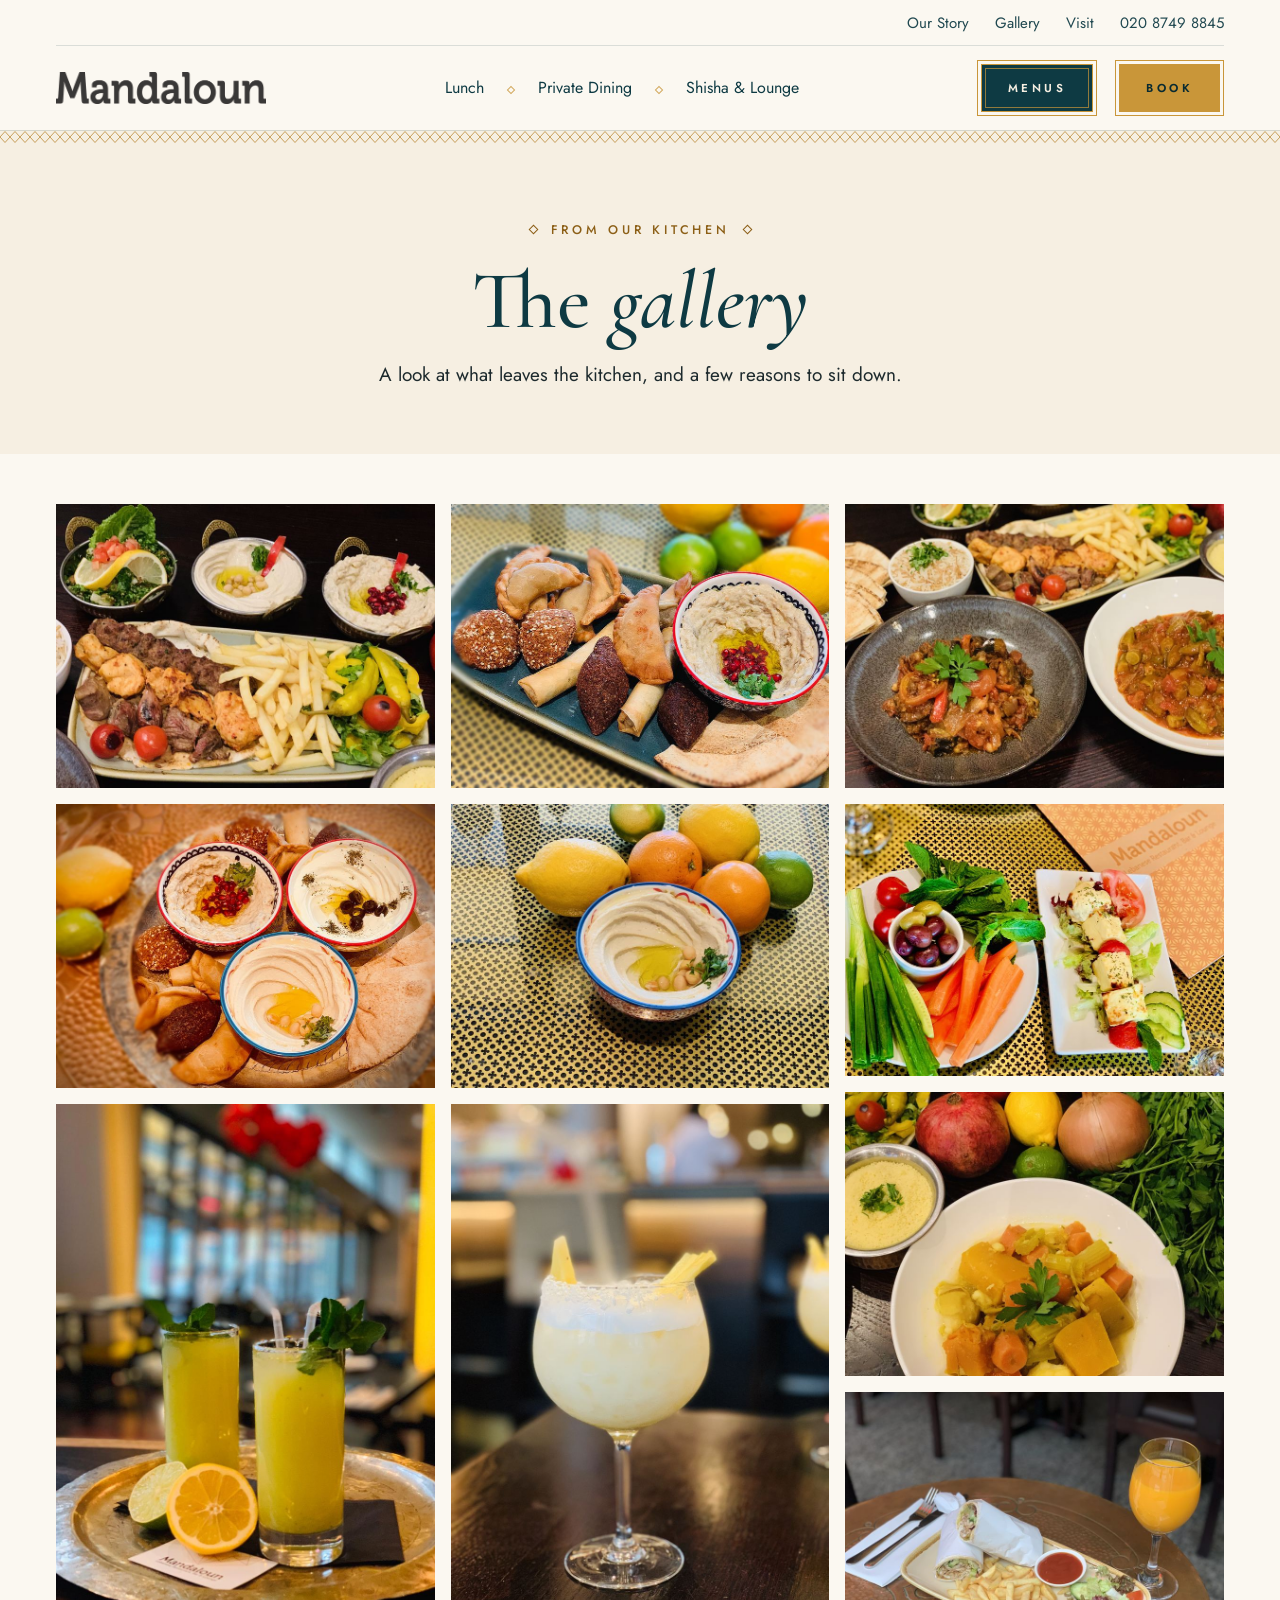
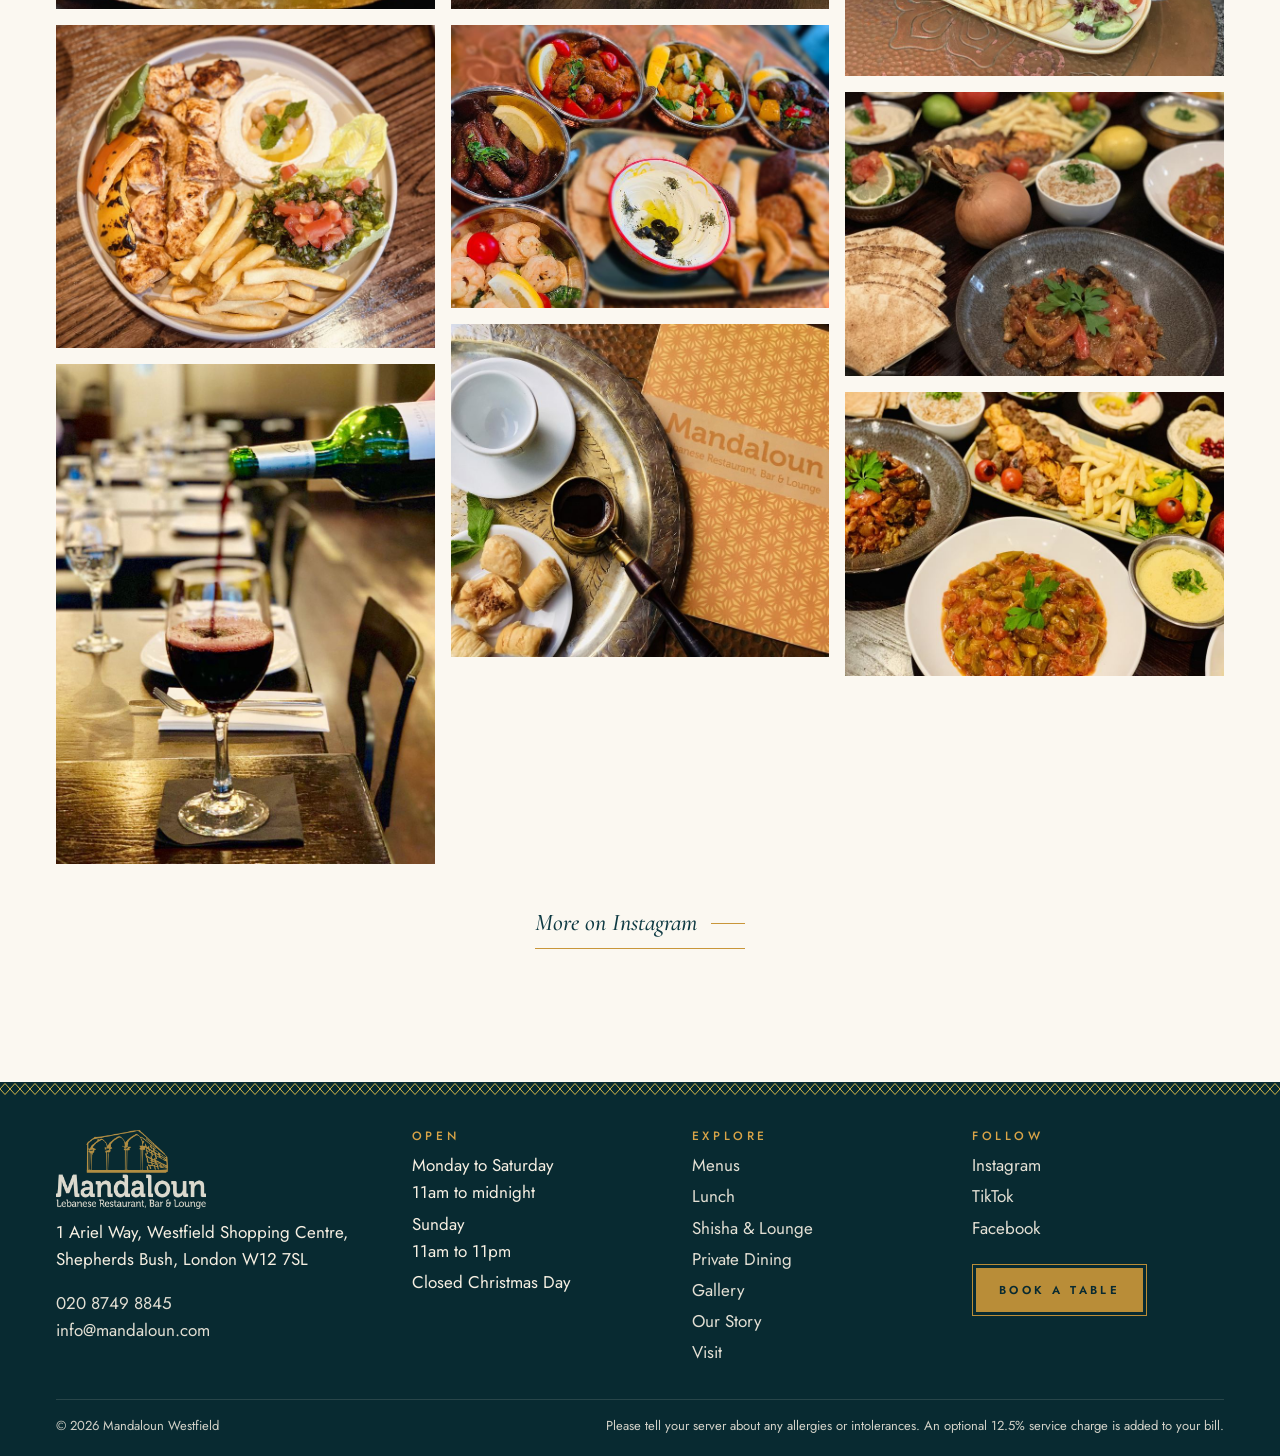
==== commit 61f118a0: "Add side gutters on menu pages; animated three-line burger menu with gold hover Co-Authored-By: Clau" ====
--- a/site/gallery.html
+++ b/site/gallery.html
@@ -28,7 +28,7 @@
     <a class="brand" href="index.html" aria-label="Mandaloun Westfield, home"><img class="w-dark" src="assets/img/logo-wordmark-dark.png" alt="Mandaloun" width="210" height="32"><img class="w-light" src="assets/img/logo-wordmark-light.png" alt="" width="210" height="32"></a>
     <ul class="mainnav"><li><a href="menus.html#lunch">Lunch</a></li><li><a href="private-events.html">Private Dining</a></li><li><a href="menus.html#shisha">Shisha &amp; Lounge</a></li></ul>
     <div class="navbtns"><a class="btn sm" href="menus.html">Menus</a><a class="btn sm gold" href="#" data-book>Book</a></div>
-    <button class="burger" aria-label="Open menu" aria-expanded="false"><span></span><span></span></button>
+    <button class="burger" aria-label="Open menu" aria-expanded="false"><span></span><span></span><span></span></button>
   </div>
 </header>
 <div class="mpanel" id="mpanel" role="dialog" aria-label="Menu">
--- a/site/assets/css/style.css
+++ b/site/assets/css/style.css
@@ -16,11 +16,11 @@
   --ink:#1D2A2D; --muted:#56666A;
   --serif:"Cormorant Garamond",Georgia,"Times New Roman",serif;
   --sans:"Jost","Helvetica Neue",Arial,sans-serif;
-  --wrap:1320px; --gut:clamp(20px,4vw,56px);
+  --wrap:1320px; --gut:clamp(28px,6vw,56px);
   --util-h:46px; --nav-h:84px;
 }
 *,*::before,*::after{box-sizing:border-box}
-html{scroll-behavior:smooth;-webkit-text-size-adjust:100%}
+html{-webkit-text-size-adjust:100%}
 body{margin:0;background:var(--paper);color:var(--ink);font-family:var(--sans);font-size:17px;line-height:1.6;-webkit-font-smoothing:antialiased}
 img{max-width:100%;display:block}
 a{color:inherit}
@@ -48,13 +48,12 @@
 .frame.tight{inset:8px;border-width:28px}
 
 /* ---------- buttons (double outline) ---------- */
-.btn{position:relative;display:inline-flex;align-items:center;justify-content:center;padding:17px 34px;background:var(--teal);color:var(--cream);font-family:var(--sans);font-weight:600;font-size:12.5px;letter-spacing:.3em;text-transform:uppercase;text-decoration:none;border:1px solid var(--gold);outline:1px solid var(--gold);outline-offset:3px;transition:background .25s,color .25s;cursor:pointer;margin:4px}
+.btn{position:relative;display:inline-flex;align-items:center;justify-content:center;padding:17px 34px;background:var(--teal);color:var(--cream);font-family:var(--sans);font-weight:600;font-size:12.5px;letter-spacing:.3em;text-transform:uppercase;text-decoration:none;border:1px solid var(--gold);outline:1px solid var(--gold);outline-offset:3px;cursor:pointer;margin:4px}
 .btn::before{content:"";position:absolute;inset:3px;border:1px solid var(--gold);opacity:.7;pointer-events:none}
-.btn:hover{background:var(--teal-2);color:#fff}
+.btn{transition:outline-offset .6s cubic-bezier(.22,1,.36,1)}
+.btn:hover,.on-hero .site-header .btn:hover,.scrolled.on-hero .site-header .btn:hover,.on-dark .btn.ghost:hover,.btn.gold:hover,.btn.ghost:hover{background:var(--gold);color:var(--teal-deep);outline-offset:0}
 .btn.gold{background:var(--gold);color:var(--teal-deep)}
-.btn.gold:hover{background:var(--gold-light)}
 .btn.ghost{background:transparent;color:var(--teal)}
-.btn.ghost:hover{background:rgba(14,58,67,.07)}
 .on-dark .btn.ghost{color:var(--cream)}
 .btn.sm{padding:12px 22px;font-size:11.5px}
 .textlink{font-family:var(--serif);font-style:italic;font-weight:500;font-size:24px;color:var(--teal);text-decoration:none;display:inline-flex;align-items:center;gap:14px;border-bottom:1px solid var(--gold);padding-bottom:6px}
@@ -73,12 +72,18 @@
 .brand .w-light{display:none}
 .mainnav{display:flex;align-items:center;gap:22px;margin:0 auto;padding:0;list-style:none;font-size:16px}
 .mainnav a{text-decoration:none;position:relative;padding:6px 2px}
-.mainnav a:hover{text-decoration:underline;text-decoration-color:var(--gold);text-underline-offset:6px}
+.mainnav a{transition:color .2s}
+.mainnav a:hover{color:var(--gold-deep);text-decoration:underline;text-decoration-color:var(--gold);text-underline-offset:6px}
+.on-hero .site-header .mainnav a:hover{color:var(--gold-light)}
+.scrolled.on-hero .site-header .mainnav a:hover{color:var(--gold-deep)}
 .mainnav li+li::before{content:"";display:inline-block;width:6px;height:6px;border:1px solid var(--gold);transform:rotate(45deg);margin-right:22px;vertical-align:middle;opacity:.8}
 .navbtns{display:flex;gap:18px;flex:none}
 .navbtns .btn{padding:14px 26px;margin:4px}
 .burger{display:none;background:none;border:0;padding:10px;margin-left:auto;cursor:pointer;color:inherit}
-.burger span{display:block;width:26px;height:1.5px;background:currentColor;margin:6px 0;transition:.25s}
+.burger span{display:block;width:26px;height:2px;background:currentColor;margin:5px 0;transition:transform .35s ease,opacity .25s ease}
+.menu-open .burger span:nth-child(1){transform:translateY(7px) rotate(45deg)}
+.menu-open .burger span:nth-child(2){opacity:0;transform:scaleX(0)}
+.menu-open .burger span:nth-child(3){transform:translateY(-7px) rotate(-45deg)}
 .on-hero .site-header{background:linear-gradient(180deg,rgba(6,28,33,.62),rgba(6,28,33,0));color:var(--cream);box-shadow:none}
 .on-hero .site-header .util{border-bottom-color:rgba(246,239,226,.28)}
 .on-hero .site-header .brand .w-dark{display:none}
@@ -94,13 +99,17 @@
 body.on-hero{padding-top:0}
 
 /* mobile panel */
-.mpanel{position:fixed;inset:0;z-index:60;background:var(--teal-deep);color:var(--cream);display:none;flex-direction:column;padding:26px var(--gut) 40px;overflow:auto}
-.mpanel.open{display:flex}
-.mpanel .top{display:flex;justify-content:space-between;align-items:center;margin-bottom:34px}
+.mpanel{position:fixed;inset:0;z-index:49;background:var(--teal-deep);color:var(--cream);display:flex;flex-direction:column;padding:calc(var(--nav-h) + 20px) var(--gut) 40px;overflow:auto;opacity:0;visibility:hidden;transition:opacity .35s ease,visibility 0s linear .35s}
+.mpanel.open{opacity:1;visibility:visible;transition-delay:0s}
+.menu-open.menu-open .site-header{background:transparent;color:var(--cream);box-shadow:none}
+.menu-open.menu-open .site-header .brand .w-dark{display:none}
+.menu-open.menu-open .site-header .brand .w-light{display:block}
+.mpanel .top{display:none}
 .mpanel .top img{height:30px}
 .mpanel .close{background:none;border:0;color:var(--cream);font-size:38px;line-height:1;cursor:pointer;padding:6px 10px}
 .mpanel nav{display:flex;flex-direction:column;gap:6px}
-.mpanel nav a{font-family:var(--serif);font-size:38px;text-decoration:none;padding:8px 0;border-bottom:1px solid rgba(246,239,226,.14)}
+.mpanel nav a{font-family:var(--serif);font-size:38px;text-decoration:none;padding:8px 0;border-bottom:1px solid rgba(246,239,226,.14);transition:color .2s}
+.mpanel nav a:hover,.mpanel nav a:focus-visible{color:var(--gold)}
 .mpanel .mbtns{margin-top:34px;display:flex;flex-direction:column;gap:14px}
 .mpanel .btn{width:100%}
 
@@ -229,7 +238,7 @@
 .page-hero .band{margin-bottom:0;position:absolute;left:0;right:0;top:0}
 
 /* ---------- menus page ---------- */
-.menus-wrap{display:grid;grid-template-columns:300px 1fr;gap:clamp(30px,4vw,72px);padding:48px 0 110px;align-items:start}
+.menus-wrap{display:grid;grid-template-columns:300px minmax(0,1fr);gap:clamp(30px,4vw,72px);padding:48px var(--gut) 110px;align-items:start}
 .menu-nav{position:sticky;top:calc(var(--nav-h) + 24px)}
 .menu-nav h2{font-size:38px;margin-bottom:20px}
 .menu-nav ul{list-style:none;margin:0;padding:0}
@@ -325,7 +334,7 @@
   .split{grid-template-columns:1fr}
   .split .media{min-height:380px}
   .split.rev .media{order:0}
-  .menus-wrap{grid-template-columns:1fr}
+  .menus-wrap{grid-template-columns:minmax(0,1fr)}
   .menu-nav{position:static}
   .menu-nav ul{display:flex;flex-wrap:wrap;gap:8px}
   .menu-nav li a{border:1px solid rgba(14,58,67,.2);padding:8px 16px;font-size:20px}
@@ -359,4 +368,12 @@
   .story .box{padding:70px 26px}
 }
 @media (prefers-reduced-motion:reduce){*{scroll-behavior:auto!important;transition:none!important}}
+@media (min-width:1101px){.mpanel{display:none}}
 @media print{.site-header,.reserve,.mpanel,.lb{display:none}body{padding-top:0}}
+
+/* ---------- page transitions ---------- */
+@keyframes pagein{from{opacity:0;transform:translateY(14px)}to{opacity:1;transform:none}}
+body{animation:pagein 1s cubic-bezier(.22,1,.36,1) both}
+html{background:var(--cream)}
+html.leaving body{opacity:0;transition:opacity .45s cubic-bezier(.4,0,.2,1);animation:none}
+@media (prefers-reduced-motion:reduce){body{animation:none}}
